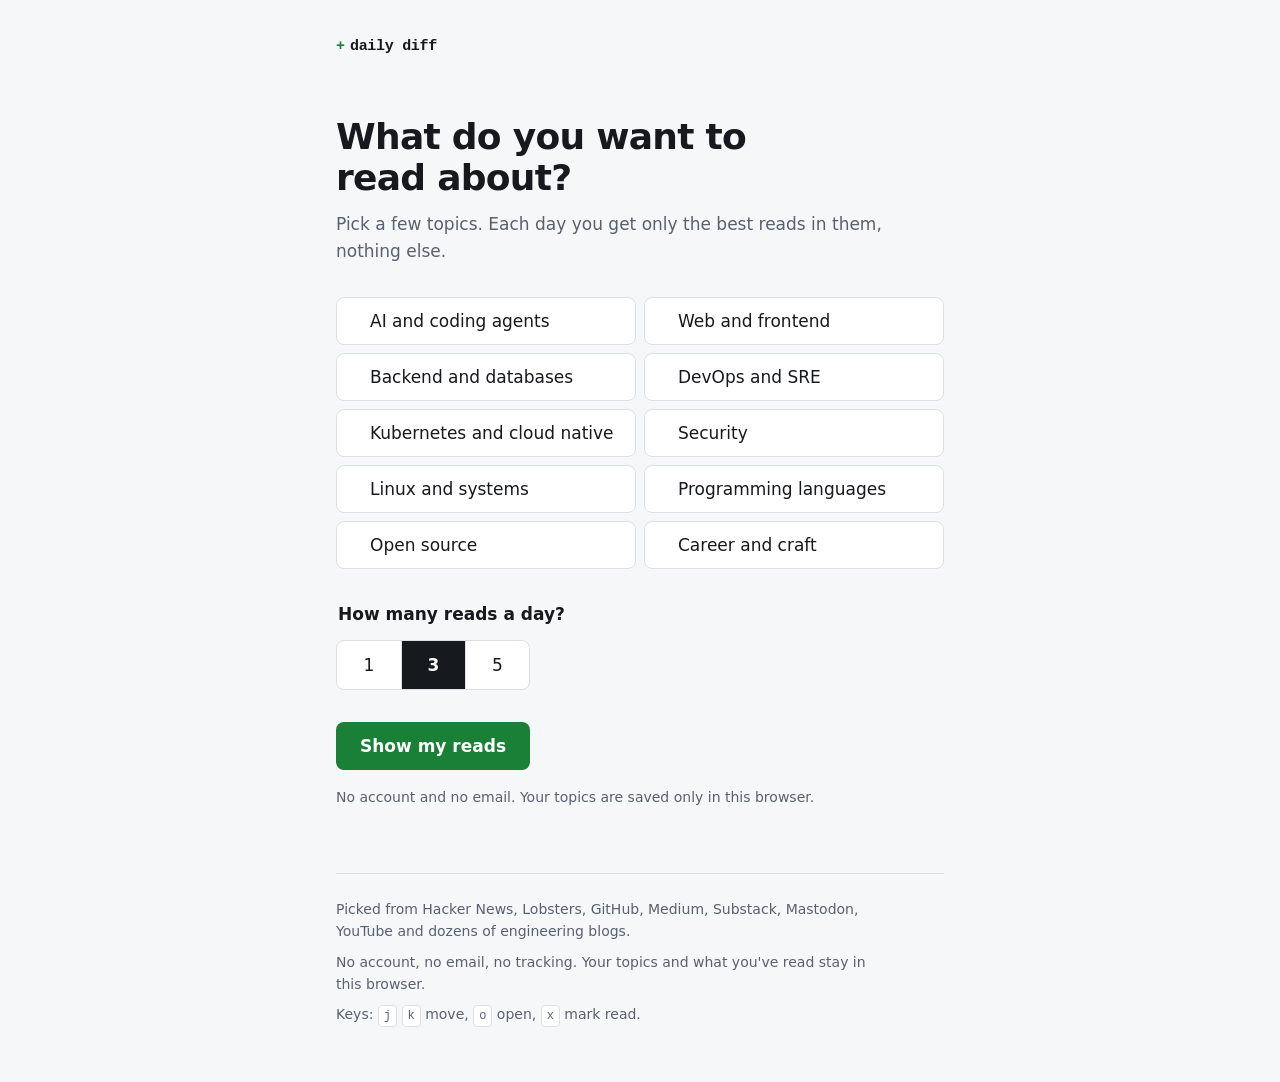
==== site/index.html @ 8118c946 "feat(site): reader page with topic setup First visit asks for topics and how many reads a day. The p" ====
<!doctype html>
<html lang="en">
<head>
<meta charset="utf-8">
<meta name="viewport" content="width=device-width, initial-scale=1">
<meta http-equiv="Content-Security-Policy" content="default-src 'self'; script-src 'self'; style-src 'self'; font-src 'self'; img-src 'self' data:; connect-src 'self'; base-uri 'none'; form-action 'none'; object-src 'none'">
<meta name="referrer" content="strict-origin-when-cross-origin">
<title>Daily Diff: a few good reads for engineers, every day</title>
<meta name="description" content="A few things worth reading today, picked for the topics you choose. No account, no email, no feed to scroll.">
<meta name="color-scheme" content="light dark">
<meta name="theme-color" content="#F6F7F9" media="(prefers-color-scheme: light)">
<meta name="theme-color" content="#000000" media="(prefers-color-scheme: dark)">
<meta property="og:title" content="Daily Diff">
<meta property="og:description" content="A few things worth reading today, picked for the topics you choose. No account, no email, no noise.">
<meta property="og:type" content="website">
<link rel="icon" href="assets/favicon.svg" type="image/svg+xml">
<link rel="preload" href="assets/fonts/InstrumentSans.woff2" as="font" type="font/woff2" crossorigin>
<link rel="preload" href="assets/fonts/MartianMono.woff2" as="font" type="font/woff2" crossorigin>
<link rel="stylesheet" href="assets/style.css">
<script src="assets/app.js" defer></script>
</head>
<body>
<a class="skip" href="#main">Skip to content</a>
<div class="page">
  <header class="bar">
    <a class="mark" href="./"><span class="mark-plus" aria-hidden="true">+</span>daily diff</a>
    <button class="text-button" id="edit-topics" type="button" hidden>Topics</button>
  </header>

  <main id="main" tabindex="-1">
    <section id="view-loading" class="status" aria-live="polite">
      <p class="status-text" id="loading-text">Loading today's reads.</p>
    </section>

    <section id="view-error" class="status" hidden>
      <h1 class="status-title">Couldn't load today's reads.</h1>
      <p class="status-text" id="error-text">Check your connection, then try again.</p>
      <button class="primary" id="retry" type="button">Try again</button>
    </section>

    <section id="view-setup" hidden>
      <form id="setup-form" novalidate>
        <h1 class="setup-title">What do you want to read about?</h1>
        <p class="lede">Pick a few topics. Each day you get only the best reads in them, nothing else.</p>
        <fieldset class="topics">
          <legend class="visually-hidden">Topics</legend>
          <div class="topic-grid" id="topic-grid"></div>
        </fieldset>
        <fieldset class="amount">
          <legend>How many reads a day?</legend>
          <div class="segmented" id="amount"></div>
        </fieldset>
        <p class="form-error" id="setup-error" role="alert" hidden>Pick at least one topic.</p>
        <div class="setup-actions">
          <button class="primary" type="submit" id="setup-save">Show my reads</button>
          <button class="text-button" type="button" id="setup-cancel" hidden>Cancel</button>
        </div>
        <p class="fine">No account and no email. Your topics are saved only in this browser.</p>
      </form>
    </section>

    <section id="view-today" hidden>
      <div class="today-head">
        <p class="date" id="today-date"></p>
        <h1 class="diffstat" id="diffstat"><span class="add" id="stat-add"></span> <span class="del" id="stat-del"></span></h1>
        <div class="diffbar" id="diffbar" aria-hidden="true"></div>
        <p class="summary" id="summary"></p>
        <p class="headline" id="headline" hidden></p>
      </div>
      <p class="notice" id="notice" role="status" hidden></p>
      <ol class="reads" id="reads"></ol>
      <div class="empty" id="empty" hidden>
        <p>Nothing in your topics made the cut today.</p>
        <div class="empty-actions">
          <button class="primary" type="button" id="empty-all">Show today's best from every topic</button>
          <button class="text-button" type="button" id="empty-edit">Change topics</button>
        </div>
      </div>
      <div class="after" id="after">
        <p class="done" id="done" hidden></p>
        <button class="text-button" type="button" id="more" hidden></button>
      </div>
    </section>
  </main>

  <footer class="foot" id="foot">
    <p id="foot-sources">Picked from Hacker News, Lobsters, GitHub, Medium, Substack, Mastodon, YouTube and dozens of engineering blogs.</p>
    <p>No account, no email, no tracking. Your topics and what you've read stay in this browser.</p>
    <p class="keys">Keys: <kbd>j</kbd> <kbd>k</kbd> move, <kbd>o</kbd> open, <kbd>x</kbd> mark read.</p>
  </footer>
</div>
<noscript><p class="noscript">Daily Diff needs JavaScript to pick reads for your topics.</p></noscript>
</body>
</html>
---- site/assets/style.css ----
@font-face {
  font-family: "Instrument Sans";
  src: url("fonts/InstrumentSans.woff2") format("woff2");
  font-weight: 400 700;
  font-display: swap;
}
@font-face {
  font-family: "Martian Mono";
  src: url("fonts/MartianMono.woff2") format("woff2");
  font-weight: 400 700;
  font-display: swap;
}

/* Tokens: neutrals, one accent (diff green), one state colour (diff red). 4/8 spacing. */
:root {
  --bg: #F6F7F9;
  --surface: #FFFFFF;
  --ink: #16191D;
  --muted: #586170;
  --line: #DCE0E5;
  --add: #1A7F37;
  --add-soft: #E3F4E8;
  --on-add: #FFFFFF;
  --del: #C4313B;

  --s1: 4px; --s2: 8px; --s3: 12px; --s4: 16px; --s5: 24px; --s6: 32px; --s7: 48px; --s8: 64px;

  --sans: "Instrument Sans", ui-sans-serif, system-ui, -apple-system, "Segoe UI", sans-serif;
  --mono: "Martian Mono", ui-monospace, "SF Mono", Menlo, Consolas, monospace;
  color-scheme: light dark;
}

@media (prefers-color-scheme: dark) {
  :root {
    --bg: #000000;          /* true black on purpose: OLED friendly, matches OS dark mode */
    --surface: #0F1113;
    --ink: #ECEEF0;
    --muted: #9AA2AD;
    --line: #262A30;
    --add: #4CC38A;          /* desaturated so it does not vibrate on black */
    --add-soft: #0D2619;
    --on-add: #000000;
    --del: #F0777B;
  }
}

*, *::before, *::after { box-sizing: border-box; }
html { background: var(--bg); -webkit-text-size-adjust: 100%; }
body {
  margin: 0;
  color: var(--ink);
  font: 400 17px/1.6 var(--sans);
  -webkit-font-smoothing: antialiased;
  text-rendering: optimizeLegibility;
}
a { color: inherit; }
button { font: inherit; color: inherit; }
:focus-visible { outline: 2px solid var(--add); outline-offset: 3px; border-radius: 4px; }
[hidden] { display: none !important; }

.visually-hidden {
  position: absolute; width: 1px; height: 1px; padding: 0; margin: -1px;
  overflow: hidden; clip: rect(0 0 0 0); white-space: nowrap; border: 0;
}
.skip {
  position: absolute; left: var(--s4); top: -100px; padding: var(--s2) var(--s3);
  background: var(--ink); color: var(--bg); border-radius: 6px; z-index: 10;
}
.skip:focus { top: var(--s4); }

.page { max-width: 41rem; margin: 0 auto; padding: var(--s5) var(--s5) var(--s7); }

/* Header */
.bar { display: flex; align-items: center; justify-content: space-between; min-height: 44px; margin-bottom: var(--s7); }
.mark { font: 600 15px/1 var(--mono); letter-spacing: -0.02em; text-decoration: none; }
.mark-plus { color: var(--add); margin-right: 0.35em; }

.text-button {
  min-height: 44px; padding: 0 var(--s1); border: 0; background: none; cursor: pointer;
  color: var(--muted); text-decoration: underline; text-underline-offset: 3px; text-decoration-color: var(--line);
}
.text-button:hover { color: var(--ink); text-decoration-color: currentColor; }

.primary {
  min-height: 48px; padding: 0 var(--s5); border: 0; border-radius: 8px; cursor: pointer;
  background: var(--add); color: var(--on-add); font-weight: 600;
}
.primary:hover { filter: brightness(1.08); }
.primary:active { transform: translateY(1px); }

/* Loading and error */
.status { padding: var(--s6) 0; }
.status-title { margin: 0 0 var(--s2); font-size: 24px; line-height: 1.25; }
.status-text { margin: 0 0 var(--s5); color: var(--muted); }

/* Setup */
.setup-title { margin: 0 0 var(--s3); font-size: clamp(28px, 4vw + 12px, 36px); line-height: 1.15; letter-spacing: -0.02em; font-weight: 650; max-width: 18ch; }
.lede { margin: 0 0 var(--s6); color: var(--muted); max-width: 52ch; }
fieldset { margin: 0; padding: 0; border: 0; min-width: 0; }
.topics { margin-bottom: var(--s6); }
.topic-grid { display: grid; grid-template-columns: repeat(auto-fill, minmax(15rem, 1fr)); gap: var(--s2); }
.topic {
  position: relative; display: flex; align-items: center; gap: var(--s2);
  min-height: 48px; padding: var(--s2) var(--s4); cursor: pointer;
  border: 1px solid var(--line); border-radius: 8px; background: var(--surface);
  transition: border-color .12s ease, background-color .12s ease;
}
.topic input { position: absolute; opacity: 0; width: 1px; height: 1px; }
.topic::before {
  content: "+"; width: 1ch; font: 600 15px/1 var(--mono); color: var(--add); opacity: 0;
  transition: opacity .12s ease;
}
.topic:hover { border-color: var(--muted); }
.topic:has(input:checked) { border-color: var(--add); background: var(--add-soft); }
.topic:has(input:checked)::before { opacity: 1; }
.topic:has(input:focus-visible) { outline: 2px solid var(--add); outline-offset: 2px; }

.amount legend { margin-bottom: var(--s3); font-weight: 600; }
.segmented { display: inline-flex; border: 1px solid var(--line); border-radius: 8px; overflow: hidden; background: var(--surface); }
.segmented label { position: relative; display: grid; place-items: center; min-width: 64px; min-height: 48px; cursor: pointer; font-variant-numeric: tabular-nums; }
.segmented label + label { border-left: 1px solid var(--line); }
.segmented input { position: absolute; opacity: 0; width: 1px; height: 1px; }
.segmented label:has(input:checked) { background: var(--ink); color: var(--bg); font-weight: 600; }
.segmented label:has(input:focus-visible) { outline: 2px solid var(--add); outline-offset: -4px; }

.form-error { margin: var(--s4) 0 0; color: var(--del); font-weight: 500; }
.setup-actions { display: flex; align-items: center; gap: var(--s4); margin-top: var(--s6); }
.fine { margin: var(--s4) 0 0; color: var(--muted); font-size: 14px; }

/* Today */
.today-head { margin-bottom: var(--s6); }
.date { margin: 0 0 var(--s2); color: var(--muted); font-size: 15px; }
.diffstat {
  margin: 0; font: 600 clamp(40px, 7vw + 16px, 60px)/1.05 var(--mono);
  letter-spacing: -0.04em; font-variant-numeric: tabular-nums;
}
.diffstat .add { color: var(--add); }
.diffstat .del { color: var(--del); margin-left: 0.25em; }
.diffbar { display: flex; gap: 3px; margin: var(--s3) 0 var(--s4); }
.diffbar span { width: 10px; height: 10px; border-radius: 2px; background: var(--del); }
.diffbar span.k { background: var(--add); }
.summary { margin: 0; color: var(--muted); }
.headline { margin: var(--s4) 0 0; padding-left: var(--s3); border-left: 2px solid var(--line); max-width: 60ch; }

.notice { margin: 0 0 var(--s5); padding: var(--s3) var(--s4); border: 1px solid var(--line); border-radius: 8px; background: var(--surface); font-size: 15px; }

.reads { list-style: none; margin: 0; padding: 0; }
.read { display: grid; grid-template-columns: 44px 1fr; column-gap: var(--s2); padding: var(--s4) 0; border-top: 1px solid var(--line); }
.read:last-child { border-bottom: 1px solid var(--line); }
.tick {
  width: 44px; height: 44px; margin: -10px 0 0 -10px; padding: 0; border: 0; background: none; cursor: pointer;
  display: grid; place-items: center;
}
.tick::before {
  content: ""; width: 20px; height: 20px; border-radius: 50%; border: 2px solid var(--muted);
  transition: background-color .15s ease, border-color .15s ease;
}
.tick::after {
  content: ""; position: absolute; width: 5px; height: 10px; margin-top: -2px;
  border: solid var(--on-add); border-width: 0 2px 2px 0; transform: rotate(45deg); opacity: 0;
}
.tick { position: relative; }
.tick[aria-pressed="true"]::before { background: var(--add); border-color: var(--add); }
.tick[aria-pressed="true"]::after { opacity: 1; }

.read h2 { margin: 0; font-size: 19px; line-height: 1.35; font-weight: 600; letter-spacing: -0.01em; }
.read h2 a { text-decoration: none; }
.read h2 a:hover { text-decoration: underline; text-underline-offset: 3px; text-decoration-thickness: 1px; }
.meta { display: flex; flex-wrap: wrap; gap: var(--s1) var(--s3); margin: var(--s1) 0 0; color: var(--muted); font-size: 14px; }
.meta a { text-underline-offset: 3px; text-decoration-color: var(--line); }
.meta a:hover { color: var(--ink); text-decoration-color: currentColor; }
.why { margin: var(--s2) 0 0; max-width: 62ch; }
.read.is-read h2, .read.is-read .why { color: var(--muted); }

.empty { padding: var(--s5) 0; }
.empty p { margin: 0 0 var(--s4); }
.empty-actions { display: flex; flex-wrap: wrap; align-items: center; gap: var(--s4); }

.after { margin-top: var(--s5); }
.done { margin: 0 0 var(--s2); font-weight: 600; }

/* Footer */
.foot { margin-top: var(--s8); padding-top: var(--s5); border-top: 1px solid var(--line); color: var(--muted); font-size: 14px; }
.foot p { margin: 0 0 var(--s2); max-width: 62ch; }
kbd { font: 500 12px/1 var(--mono); padding: 3px 5px; border: 1px solid var(--line); border-radius: 4px; background: var(--surface); }
.noscript { max-width: 41rem; margin: var(--s7) auto; padding: 0 var(--s5); }

@media (max-width: 560px) {
  .page { padding: var(--s4) var(--s4) var(--s6); }
  .bar { margin-bottom: var(--s6); }
  .keys { display: none; }
}

@media (prefers-reduced-motion: reduce) {
  *, *::before, *::after { transition: none !important; }
}

.button-link { display: inline-grid; place-items: center; text-decoration: none; }
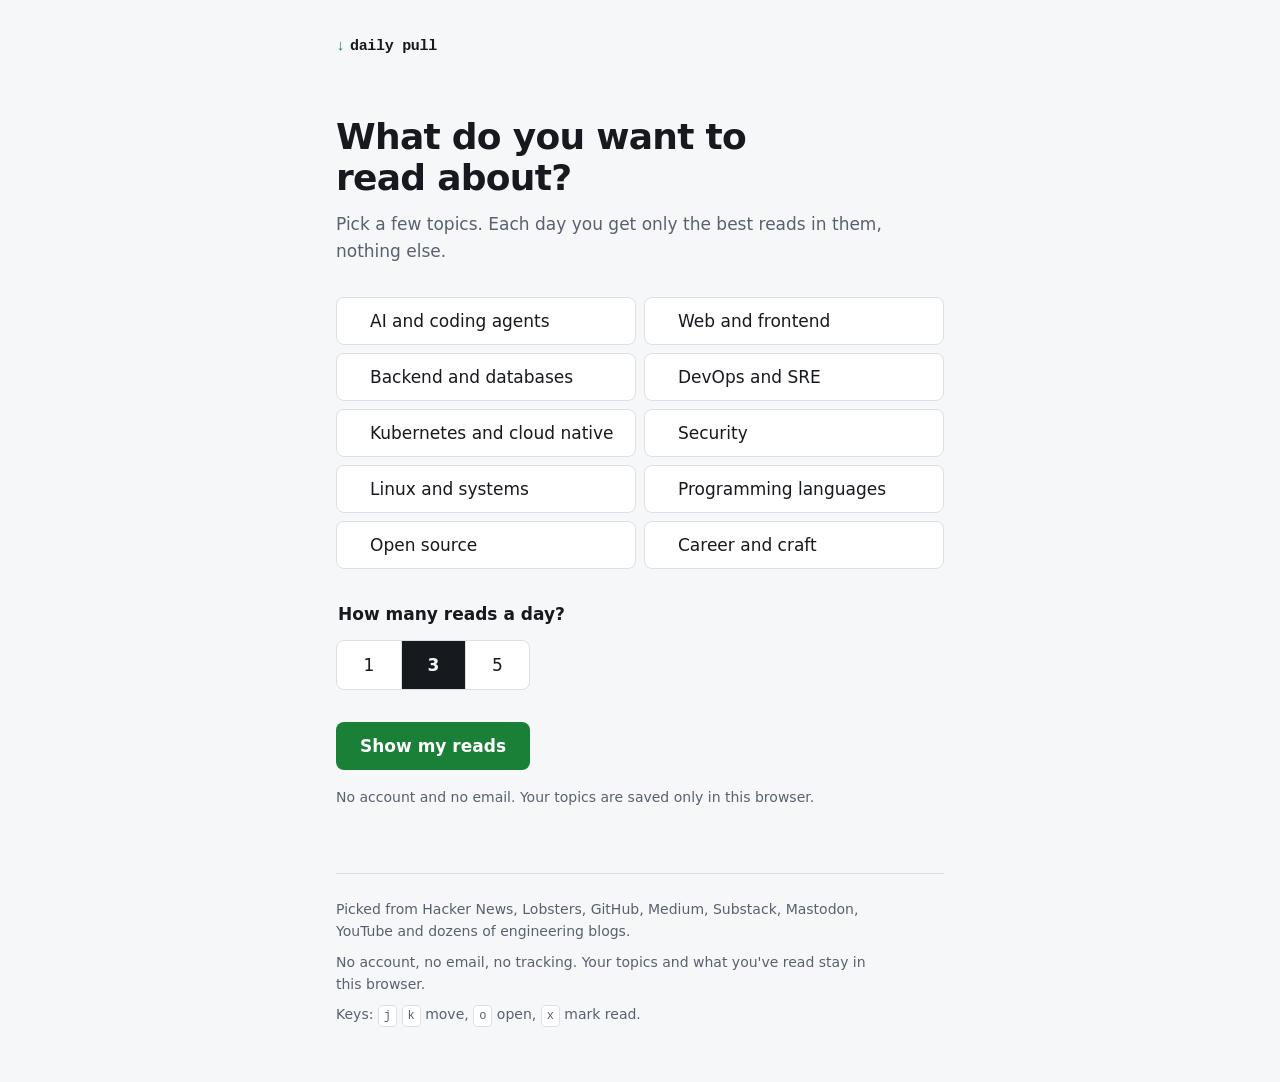
==== commit 2074d5b6: "feat: rename to Daily Pull and drop the diffstat header The page now opens with the date and today's" ====
--- a/site/index.html
+++ b/site/index.html
@@ -5,12 +5,12 @@
 <meta name="viewport" content="width=device-width, initial-scale=1">
 <meta http-equiv="Content-Security-Policy" content="default-src 'self'; script-src 'self'; style-src 'self'; font-src 'self'; img-src 'self' data:; connect-src 'self'; base-uri 'none'; form-action 'none'; object-src 'none'">
 <meta name="referrer" content="strict-origin-when-cross-origin">
-<title>Daily Diff: a few good reads for engineers, every day</title>
+<title>Daily Pull: a few good reads for engineers, every day</title>
 <meta name="description" content="A few things worth reading today, picked for the topics you choose. No account, no email, no feed to scroll.">
 <meta name="color-scheme" content="light dark">
 <meta name="theme-color" content="#F6F7F9" media="(prefers-color-scheme: light)">
 <meta name="theme-color" content="#000000" media="(prefers-color-scheme: dark)">
-<meta property="og:title" content="Daily Diff">
+<meta property="og:title" content="Daily Pull">
 <meta property="og:description" content="A few things worth reading today, picked for the topics you choose. No account, no email, no noise.">
 <meta property="og:type" content="website">
 <link rel="icon" href="assets/favicon.svg" type="image/svg+xml">
@@ -23,7 +23,7 @@
 <a class="skip" href="#main">Skip to content</a>
 <div class="page">
   <header class="bar">
-    <a class="mark" href="./"><span class="mark-plus" aria-hidden="true">+</span>daily diff</a>
+    <a class="mark" href="./"><span class="mark-arrow" aria-hidden="true">↓</span>daily pull</a>
     <button class="text-button" id="edit-topics" type="button" hidden>Topics</button>
   </header>
 
@@ -61,10 +61,7 @@
 
     <section id="view-today" hidden>
       <div class="today-head">
-        <p class="date" id="today-date"></p>
-        <h1 class="diffstat" id="diffstat"><span class="add" id="stat-add"></span> <span class="del" id="stat-del"></span></h1>
-        <div class="diffbar" id="diffbar" aria-hidden="true"></div>
-        <p class="summary" id="summary"></p>
+        <h1 class="date" id="today-date"></h1>
         <p class="headline" id="headline" hidden></p>
       </div>
       <p class="notice" id="notice" role="status" hidden></p>
@@ -89,6 +86,6 @@
     <p class="keys">Keys: <kbd>j</kbd> <kbd>k</kbd> move, <kbd>o</kbd> open, <kbd>x</kbd> mark read.</p>
   </footer>
 </div>
-<noscript><p class="noscript">Daily Diff needs JavaScript to pick reads for your topics.</p></noscript>
+<noscript><p class="noscript">Daily Pull needs JavaScript to pick reads for your topics.</p></noscript>
 </body>
 </html>
--- a/site/assets/style.css
+++ b/site/assets/style.css
@@ -73,7 +73,7 @@
 /* Header */
 .bar { display: flex; align-items: center; justify-content: space-between; min-height: 44px; margin-bottom: var(--s7); }
 .mark { font: 600 15px/1 var(--mono); letter-spacing: -0.02em; text-decoration: none; }
-.mark-plus { color: var(--add); margin-right: 0.35em; }
+.mark-arrow { color: var(--add); margin-right: 0.35em; }
 
 .text-button {
   min-height: 44px; padding: 0 var(--s1); border: 0; background: none; cursor: pointer;
@@ -129,17 +129,7 @@
 
 /* Today */
 .today-head { margin-bottom: var(--s6); }
-.date { margin: 0 0 var(--s2); color: var(--muted); font-size: 15px; }
-.diffstat {
-  margin: 0; font: 600 clamp(40px, 7vw + 16px, 60px)/1.05 var(--mono);
-  letter-spacing: -0.04em; font-variant-numeric: tabular-nums;
-}
-.diffstat .add { color: var(--add); }
-.diffstat .del { color: var(--del); margin-left: 0.25em; }
-.diffbar { display: flex; gap: 3px; margin: var(--s3) 0 var(--s4); }
-.diffbar span { width: 10px; height: 10px; border-radius: 2px; background: var(--del); }
-.diffbar span.k { background: var(--add); }
-.summary { margin: 0; color: var(--muted); }
+.date { margin: 0; font: 600 clamp(28px, 3vw + 18px, 36px)/1.15 var(--sans); letter-spacing: -0.02em; }
 .headline { margin: var(--s4) 0 0; padding-left: var(--s3); border-left: 2px solid var(--line); max-width: 60ch; }
 
 .notice { margin: 0 0 var(--s5); padding: var(--s3) var(--s4); border: 1px solid var(--line); border-radius: 8px; background: var(--surface); font-size: 15px; }
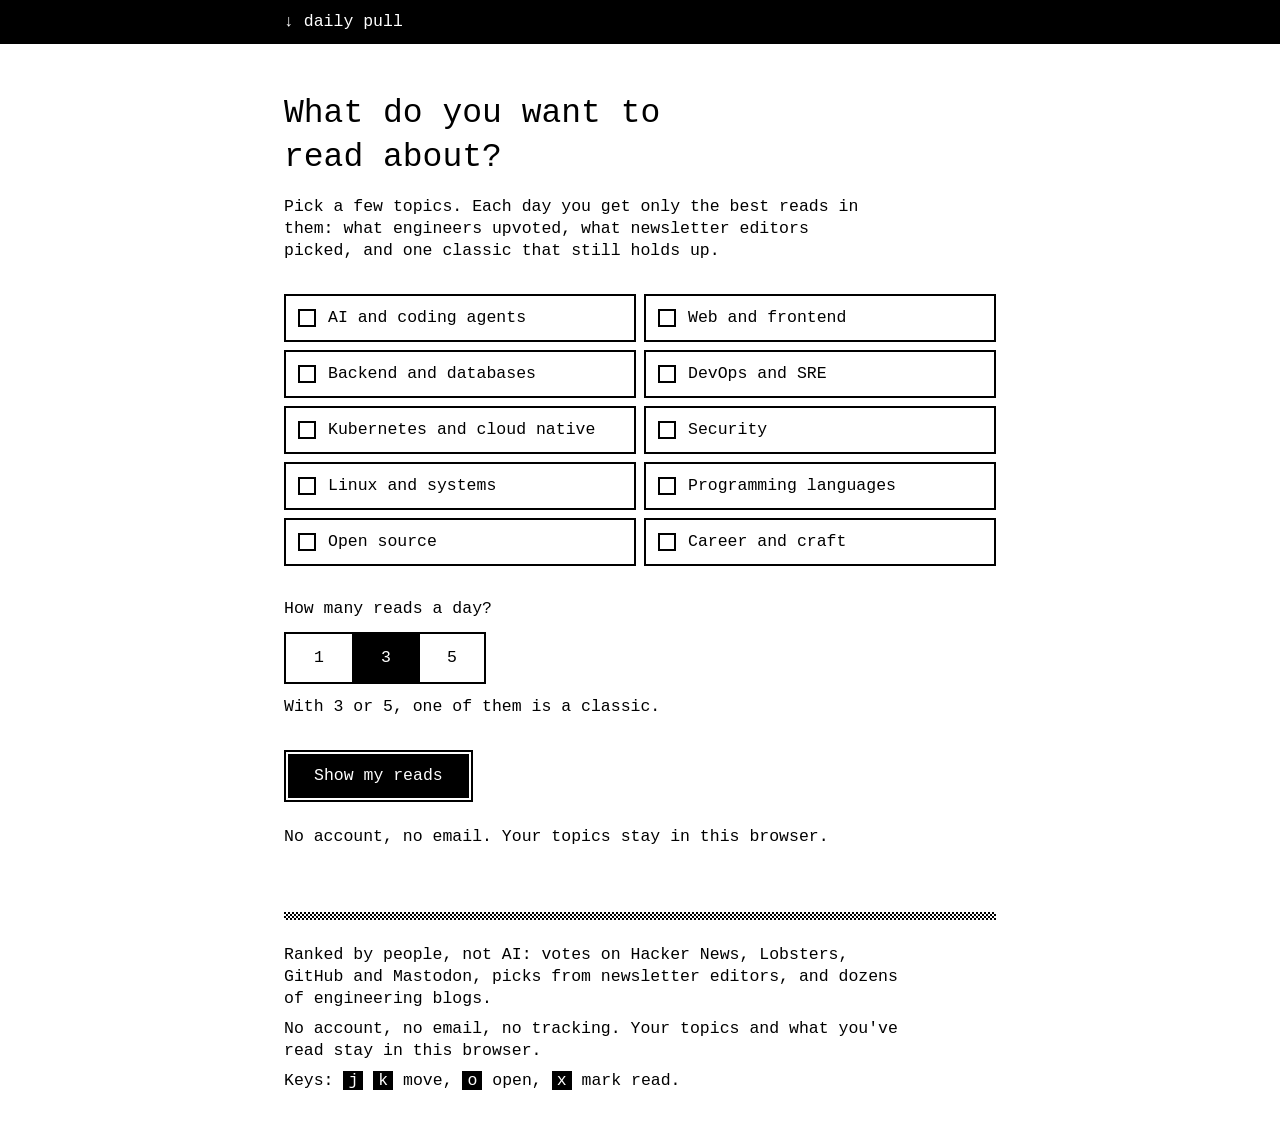
==== commit a0a068d4: "feat: rank by people instead of AI, add a daily classic, 1-bit redesign Ranking no longer uses Claud" ====
--- a/site/index.html
+++ b/site/index.html
@@ -6,34 +6,36 @@
 <meta http-equiv="Content-Security-Policy" content="default-src 'self'; script-src 'self'; style-src 'self'; font-src 'self'; img-src 'self' data:; connect-src 'self'; base-uri 'none'; form-action 'none'; object-src 'none'">
 <meta name="referrer" content="strict-origin-when-cross-origin">
 <title>Daily Pull: a few good reads for engineers, every day</title>
-<meta name="description" content="A few things worth reading today, picked for the topics you choose. No account, no email, no feed to scroll.">
+<meta name="description" content="A few things worth reading today in the topics you pick. Ranked by people, not AI. No account, no email, no feed to scroll.">
 <meta name="color-scheme" content="light dark">
-<meta name="theme-color" content="#F6F7F9" media="(prefers-color-scheme: light)">
-<meta name="theme-color" content="#000000" media="(prefers-color-scheme: dark)">
+<meta name="theme-color" content="#000000" media="(prefers-color-scheme: light)">
+<meta name="theme-color" content="#FFFFFF" media="(prefers-color-scheme: dark)">
 <meta property="og:title" content="Daily Pull">
-<meta property="og:description" content="A few things worth reading today, picked for the topics you choose. No account, no email, no noise.">
+<meta property="og:description" content="A few good reads for engineers, every day. Ranked by people, not AI. No account, no email, no noise.">
 <meta property="og:type" content="website">
 <link rel="icon" href="assets/favicon.svg" type="image/svg+xml">
-<link rel="preload" href="assets/fonts/InstrumentSans.woff2" as="font" type="font/woff2" crossorigin>
-<link rel="preload" href="assets/fonts/MartianMono.woff2" as="font" type="font/woff2" crossorigin>
+<link rel="preload" href="assets/fonts/DepartureMono.woff2" as="font" type="font/woff2" crossorigin>
 <link rel="stylesheet" href="assets/style.css">
 <script src="assets/app.js" defer></script>
 </head>
 <body>
 <a class="skip" href="#main">Skip to content</a>
+<header class="bar">
+  <div class="bar-inner">
+    <a class="mark" href="./"><span class="mark-arrow" aria-hidden="true">↓</span>daily pull</a>
+    <button class="bar-button" id="edit-topics" type="button" hidden>Topics</button>
+  </div>
+</header>
+
 <div class="page">
-  <header class="bar">
-    <a class="mark" href="./"><span class="mark-arrow" aria-hidden="true">↓</span>daily pull</a>
-    <button class="text-button" id="edit-topics" type="button" hidden>Topics</button>
-  </header>
-
   <main id="main" tabindex="-1">
     <section id="view-loading" class="status" aria-live="polite">
-      <p class="status-text" id="loading-text">Loading today's reads.</p>
+      <p class="status-text">Pulling today's reads</p>
+      <div class="pullbar" aria-hidden="true"><span></span></div>
     </section>
 
     <section id="view-error" class="status" hidden>
-      <h1 class="status-title">Couldn't load today's reads.</h1>
+      <h1 class="status-title">Couldn't pull today's list.</h1>
       <p class="status-text" id="error-text">Check your connection, then try again.</p>
       <button class="primary" id="retry" type="button">Try again</button>
     </section>
@@ -41,7 +43,7 @@
     <section id="view-setup" hidden>
       <form id="setup-form" novalidate>
         <h1 class="setup-title">What do you want to read about?</h1>
-        <p class="lede">Pick a few topics. Each day you get only the best reads in them, nothing else.</p>
+        <p class="lede">Pick a few topics. Each day you get only the best reads in them: what engineers upvoted, what newsletter editors picked, and one classic that still holds up.</p>
         <fieldset class="topics">
           <legend class="visually-hidden">Topics</legend>
           <div class="topic-grid" id="topic-grid"></div>
@@ -49,21 +51,19 @@
         <fieldset class="amount">
           <legend>How many reads a day?</legend>
           <div class="segmented" id="amount"></div>
+          <p class="amount-note">With 3 or 5, one of them is a classic.</p>
         </fieldset>
         <p class="form-error" id="setup-error" role="alert" hidden>Pick at least one topic.</p>
         <div class="setup-actions">
           <button class="primary" type="submit" id="setup-save">Show my reads</button>
           <button class="text-button" type="button" id="setup-cancel" hidden>Cancel</button>
         </div>
-        <p class="fine">No account and no email. Your topics are saved only in this browser.</p>
+        <p class="fine">No account, no email. Your topics stay in this browser.</p>
       </form>
     </section>
 
     <section id="view-today" hidden>
-      <div class="today-head">
-        <h1 class="date" id="today-date"></h1>
-        <p class="headline" id="headline" hidden></p>
-      </div>
+      <h1 class="date" id="today-date"></h1>
       <p class="notice" id="notice" role="status" hidden></p>
       <ol class="reads" id="reads"></ol>
       <div class="empty" id="empty" hidden>
@@ -74,14 +74,14 @@
         </div>
       </div>
       <div class="after" id="after">
+        <button class="button" type="button" id="more" hidden></button>
         <p class="done" id="done" hidden></p>
-        <button class="text-button" type="button" id="more" hidden></button>
       </div>
     </section>
   </main>
 
   <footer class="foot" id="foot">
-    <p id="foot-sources">Picked from Hacker News, Lobsters, GitHub, Medium, Substack, Mastodon, YouTube and dozens of engineering blogs.</p>
+    <p id="foot-sources">Ranked by people, not AI: votes on Hacker News, Lobsters, GitHub and Mastodon, picks from newsletter editors, and dozens of engineering blogs.</p>
     <p>No account, no email, no tracking. Your topics and what you've read stay in this browser.</p>
     <p class="keys">Keys: <kbd>j</kbd> <kbd>k</kbd> move, <kbd>o</kbd> open, <kbd>x</kbd> mark read.</p>
   </footer>
--- a/site/assets/style.css
+++ b/site/assets/style.css
@@ -1,61 +1,52 @@
+/* Daily Pull: 1-bit.
+   Two colours only, ink and paper, swapped in dark mode. Shades are dithered, never grey.
+   One pixel font (Departure Mono, drawn on an 11px grid). Sizes are multiples of 5.5px,
+   so on 2x screens every font pixel lands on whole device pixels. Spacing is 4/8. */
+
 @font-face {
-  font-family: "Instrument Sans";
-  src: url("fonts/InstrumentSans.woff2") format("woff2");
-  font-weight: 400 700;
+  font-family: "Departure Mono";
+  src: url("fonts/DepartureMono.woff2") format("woff2");
   font-display: swap;
 }
-@font-face {
-  font-family: "Martian Mono";
-  src: url("fonts/MartianMono.woff2") format("woff2");
-  font-weight: 400 700;
-  font-display: swap;
-}
-
-/* Tokens: neutrals, one accent (diff green), one state colour (diff red). 4/8 spacing. */
+
 :root {
-  --bg: #F6F7F9;
-  --surface: #FFFFFF;
-  --ink: #16191D;
-  --muted: #586170;
-  --line: #DCE0E5;
-  --add: #1A7F37;
-  --add-soft: #E3F4E8;
-  --on-add: #FFFFFF;
-  --del: #C4313B;
+  --paper: #FFFFFF;
+  --ink: #000000;
+  /* 50% checkerboard in ink. Used for shadows, rules and "already read". */
+  --dither: url("data:image/svg+xml,%3Csvg xmlns='http://www.w3.org/2000/svg' width='2' height='2' shape-rendering='crispEdges'%3E%3Cpath d='M0 0h1v1H0zM1 1h1v1H1z' fill='%23000'/%3E%3C/svg%3E");
 
   --s1: 4px; --s2: 8px; --s3: 12px; --s4: 16px; --s5: 24px; --s6: 32px; --s7: 48px; --s8: 64px;
 
-  --sans: "Instrument Sans", ui-sans-serif, system-ui, -apple-system, "Segoe UI", sans-serif;
-  --mono: "Martian Mono", ui-monospace, "SF Mono", Menlo, Consolas, monospace;
+  --font: "Departure Mono", ui-monospace, "SF Mono", Menlo, Consolas, monospace;
+  --text: 16.5px;   /* 1.5x the pixel grid */
+  --title: 22px;    /* 2x */
+  --big: 33px;      /* 3x */
+  --huge: 66px;     /* 6x */
+  --measure: 760px;
   color-scheme: light dark;
 }
 
 @media (prefers-color-scheme: dark) {
   :root {
-    --bg: #000000;          /* true black on purpose: OLED friendly, matches OS dark mode */
-    --surface: #0F1113;
-    --ink: #ECEEF0;
-    --muted: #9AA2AD;
-    --line: #262A30;
-    --add: #4CC38A;          /* desaturated so it does not vibrate on black */
-    --add-soft: #0D2619;
-    --on-add: #000000;
-    --del: #F0777B;
+    --paper: #000000;
+    --ink: #FFFFFF;
+    --dither: url("data:image/svg+xml,%3Csvg xmlns='http://www.w3.org/2000/svg' width='2' height='2' shape-rendering='crispEdges'%3E%3Cpath d='M0 0h1v1H0zM1 1h1v1H1z' fill='%23fff'/%3E%3C/svg%3E");
   }
 }
 
 *, *::before, *::after { box-sizing: border-box; }
-html { background: var(--bg); -webkit-text-size-adjust: 100%; }
+html { background: var(--paper); -webkit-text-size-adjust: 100%; }
 body {
   margin: 0;
   color: var(--ink);
-  font: 400 17px/1.6 var(--sans);
-  -webkit-font-smoothing: antialiased;
-  text-rendering: optimizeLegibility;
-}
-a { color: inherit; }
-button { font: inherit; color: inherit; }
-:focus-visible { outline: 2px solid var(--add); outline-offset: 3px; border-radius: 4px; }
+  background: var(--paper);
+  font: 400 var(--text)/22px var(--font);
+  font-synthesis: none;
+}
+a { color: inherit; text-decoration-thickness: 2px; text-underline-offset: 4px; }
+button { font: inherit; color: inherit; border-radius: 0; }
+::selection { background: var(--ink); color: var(--paper); }
+:focus-visible { outline: 2px solid var(--ink); outline-offset: 2px; }
 [hidden] { display: none !important; }
 
 .visually-hidden {
@@ -63,126 +54,190 @@
   overflow: hidden; clip: rect(0 0 0 0); white-space: nowrap; border: 0;
 }
 .skip {
-  position: absolute; left: var(--s4); top: -100px; padding: var(--s2) var(--s3);
-  background: var(--ink); color: var(--bg); border-radius: 6px; z-index: 10;
-}
-.skip:focus { top: var(--s4); }
-
-.page { max-width: 41rem; margin: 0 auto; padding: var(--s5) var(--s5) var(--s7); }
-
-/* Header */
-.bar { display: flex; align-items: center; justify-content: space-between; min-height: 44px; margin-bottom: var(--s7); }
-.mark { font: 600 15px/1 var(--mono); letter-spacing: -0.02em; text-decoration: none; }
-.mark-arrow { color: var(--add); margin-right: 0.35em; }
-
+  position: absolute; left: var(--s4); top: -100px; z-index: 10;
+  padding: var(--s2) var(--s3); background: var(--paper); color: var(--ink); border: 2px solid var(--ink);
+}
+.skip:focus { top: var(--s2); }
+
+/* ---------- top bar: one solid strip of ink ---------- */
+.bar { background: var(--ink); color: var(--paper); }
+.bar-inner {
+  max-width: var(--measure); margin: 0 auto; padding: 0 var(--s5);
+  display: flex; align-items: center; justify-content: space-between; min-height: 44px;
+}
+.mark { display: inline-flex; align-items: center; min-height: 44px; text-decoration: none; }
+.mark-arrow { margin-right: 1ch; }
+.bar-button {
+  min-height: 44px; padding: 0 var(--s2); border: 0; background: none; color: inherit; cursor: pointer;
+  text-decoration: underline; text-decoration-thickness: 2px; text-underline-offset: 4px;
+}
+.bar-button:hover { background: var(--paper); color: var(--ink); text-decoration: none; }
+.bar :focus-visible { outline-color: var(--paper); outline-offset: -4px; }
+
+.page { max-width: var(--measure); margin: 0 auto; padding: var(--s7) var(--s5) var(--s7); }
+
+/* ---------- buttons ---------- */
+/* The default action: solid ink with a second ring, like the default button of old 1-bit systems. */
+.primary {
+  min-height: 44px; margin: 4px; padding: 0 var(--s5); cursor: pointer;
+  border: 2px solid var(--ink); background: var(--ink); color: var(--paper);
+  box-shadow: 0 0 0 2px var(--paper), 0 0 0 4px var(--ink);
+}
+.primary:hover { background: var(--paper); color: var(--ink); }
+.primary:active, .button:active { transform: translate(2px, 2px); }
+.primary:focus-visible { outline-offset: 6px; }
+.button {
+  min-height: 44px; padding: 0 var(--s4); cursor: pointer;
+  border: 2px solid var(--ink); background: var(--paper);
+}
+.button:hover { background: var(--ink); color: var(--paper); }
 .text-button {
   min-height: 44px; padding: 0 var(--s1); border: 0; background: none; cursor: pointer;
-  color: var(--muted); text-decoration: underline; text-underline-offset: 3px; text-decoration-color: var(--line);
-}
-.text-button:hover { color: var(--ink); text-decoration-color: currentColor; }
-
-.primary {
-  min-height: 48px; padding: 0 var(--s5); border: 0; border-radius: 8px; cursor: pointer;
-  background: var(--add); color: var(--on-add); font-weight: 600;
-}
-.primary:hover { filter: brightness(1.08); }
-.primary:active { transform: translateY(1px); }
-
-/* Loading and error */
+  text-decoration: underline; text-decoration-thickness: 2px; text-underline-offset: 4px;
+}
+.text-button:hover { background: var(--ink); color: var(--paper); text-decoration: none; }
+.button-link { display: inline-grid; place-items: center; text-decoration: none; }
+
+/* ---------- loading and error ---------- */
 .status { padding: var(--s6) 0; }
-.status-title { margin: 0 0 var(--s2); font-size: 24px; line-height: 1.25; }
-.status-text { margin: 0 0 var(--s5); color: var(--muted); }
-
-/* Setup */
-.setup-title { margin: 0 0 var(--s3); font-size: clamp(28px, 4vw + 12px, 36px); line-height: 1.15; letter-spacing: -0.02em; font-weight: 650; max-width: 18ch; }
-.lede { margin: 0 0 var(--s6); color: var(--muted); max-width: 52ch; }
+.status-title { margin: 0 0 var(--s3); font: 400 var(--big)/44px var(--font); }
+.status-text { margin: 0 0 var(--s4); max-width: 60ch; }
+.pullbar {
+  width: min(100%, 352px); height: 26px; padding: 2px;
+  border: 2px solid var(--ink); background: var(--dither) 0 0 / 4px 4px; image-rendering: pixelated;
+}
+.pullbar span { display: block; width: 0; height: 100%; background: var(--ink); animation: pull 1.6s steps(16) infinite; }
+@keyframes pull { to { width: 100%; } }
+
+/* ---------- setup ---------- */
+.setup-title { margin: 0 0 var(--s4); font: 400 var(--big)/44px var(--font); max-width: 20ch; }
+.lede { margin: 0 0 var(--s6); max-width: 60ch; }
 fieldset { margin: 0; padding: 0; border: 0; min-width: 0; }
 .topics { margin-bottom: var(--s6); }
-.topic-grid { display: grid; grid-template-columns: repeat(auto-fill, minmax(15rem, 1fr)); gap: var(--s2); }
+.topic-grid { display: grid; grid-template-columns: repeat(auto-fill, minmax(17rem, 1fr)); gap: var(--s2); }
 .topic {
-  position: relative; display: flex; align-items: center; gap: var(--s2);
-  min-height: 48px; padding: var(--s2) var(--s4); cursor: pointer;
-  border: 1px solid var(--line); border-radius: 8px; background: var(--surface);
-  transition: border-color .12s ease, background-color .12s ease;
-}
-.topic input { position: absolute; opacity: 0; width: 1px; height: 1px; }
-.topic::before {
-  content: "+"; width: 1ch; font: 600 15px/1 var(--mono); color: var(--add); opacity: 0;
-  transition: opacity .12s ease;
-}
-.topic:hover { border-color: var(--muted); }
-.topic:has(input:checked) { border-color: var(--add); background: var(--add-soft); }
-.topic:has(input:checked)::before { opacity: 1; }
-.topic:has(input:focus-visible) { outline: 2px solid var(--add); outline-offset: 2px; }
-
-.amount legend { margin-bottom: var(--s3); font-weight: 600; }
-.segmented { display: inline-flex; border: 1px solid var(--line); border-radius: 8px; overflow: hidden; background: var(--surface); }
-.segmented label { position: relative; display: grid; place-items: center; min-width: 64px; min-height: 48px; cursor: pointer; font-variant-numeric: tabular-nums; }
-.segmented label + label { border-left: 1px solid var(--line); }
-.segmented input { position: absolute; opacity: 0; width: 1px; height: 1px; }
-.segmented label:has(input:checked) { background: var(--ink); color: var(--bg); font-weight: 600; }
-.segmented label:has(input:focus-visible) { outline: 2px solid var(--add); outline-offset: -4px; }
-
-.form-error { margin: var(--s4) 0 0; color: var(--del); font-weight: 500; }
-.setup-actions { display: flex; align-items: center; gap: var(--s4); margin-top: var(--s6); }
-.fine { margin: var(--s4) 0 0; color: var(--muted); font-size: 14px; }
-
-/* Today */
-.today-head { margin-bottom: var(--s6); }
-.date { margin: 0; font: 600 clamp(28px, 3vw + 18px, 36px)/1.15 var(--sans); letter-spacing: -0.02em; }
-.headline { margin: var(--s4) 0 0; padding-left: var(--s3); border-left: 2px solid var(--line); max-width: 60ch; }
-
-.notice { margin: 0 0 var(--s5); padding: var(--s3) var(--s4); border: 1px solid var(--line); border-radius: 8px; background: var(--surface); font-size: 15px; }
-
-.reads { list-style: none; margin: 0; padding: 0; }
-.read { display: grid; grid-template-columns: 44px 1fr; column-gap: var(--s2); padding: var(--s4) 0; border-top: 1px solid var(--line); }
-.read:last-child { border-bottom: 1px solid var(--line); }
+  position: relative; display: flex; align-items: center; gap: var(--s3);
+  min-height: 48px; padding: var(--s2) var(--s3); border: 2px solid var(--ink); cursor: pointer;
+}
+.topic::before { content: ""; flex: none; width: 18px; height: 18px; border: 2px solid currentColor; }
+.topic input, .segmented input { position: absolute; opacity: 0; width: 1px; height: 1px; }
+.topic:hover::before { background: var(--dither) 0 0 / 2px 2px; }
+.topic:has(input:checked) { background: var(--ink); color: var(--paper); }
+.topic:has(input:checked)::before { background: currentColor; box-shadow: inset 0 0 0 3px var(--ink); }
+.topic:has(input:focus-visible) { outline: 2px solid var(--ink); outline-offset: 2px; }
+
+.amount legend { margin-bottom: var(--s3); padding: 0; }
+.segmented { display: inline-flex; border: 2px solid var(--ink); }
+.segmented label {
+  position: relative; display: grid; place-items: center; min-width: 66px; min-height: 48px; cursor: pointer;
+}
+.segmented label + label { border-left: 2px solid var(--ink); }
+.segmented label:hover { box-shadow: inset 0 -6px 0 var(--ink); }
+.segmented label:has(input:checked) { background: var(--ink); color: var(--paper); box-shadow: none; }
+.segmented label:has(input:focus-visible) { outline: 2px solid var(--ink); outline-offset: 2px; }
+.amount-note { margin: var(--s3) 0 0; }
+
+.form-error { display: inline-block; margin: var(--s5) 0 0; padding: var(--s1) var(--s2); background: var(--ink); color: var(--paper); }
+.setup-actions { display: flex; flex-wrap: wrap; align-items: center; gap: var(--s4); margin-top: var(--s6); }
+.fine { margin: var(--s5) 0 0; }
+
+/* ---------- today ---------- */
+/* The date, huge, with a dithered drop shadow: the one loud thing on the page. */
+.date {
+  position: relative; isolation: isolate; margin: 0 0 var(--s7);
+  font: 400 var(--huge)/66px var(--font); white-space: pre-line; overflow-wrap: anywhere;
+}
+.date::after {
+  content: attr(data-shadow); position: absolute; left: 6px; top: 6px; right: -6px; z-index: -1;
+  color: transparent; white-space: pre-line; overflow-wrap: anywhere; pointer-events: none;
+  background: var(--dither) 0 0 / 4px 4px; image-rendering: pixelated;
+  -webkit-background-clip: text; background-clip: text;
+}
+
+.notice { position: relative; margin: 0 0 var(--s5); padding: var(--s3) var(--s4) var(--s3) 36px; border: 2px solid var(--ink); }
+.notice::before { content: ""; position: absolute; left: 0; top: 0; bottom: 0; width: 20px; background: var(--dither) 0 0 / 4px 4px; }
+
+.reads { list-style: none; margin: 0; padding: 0; isolation: isolate; border-top: 2px solid var(--ink); }
+.read {
+  position: relative; display: grid; grid-template-columns: 44px minmax(0, 1fr); column-gap: var(--s3);
+  padding: var(--s5) 0;
+  /* a dotted pixel rule under every read */
+  background: linear-gradient(to right, var(--ink) 50%, transparent 50%) left bottom / 4px 2px repeat-x;
+}
 .tick {
-  width: 44px; height: 44px; margin: -10px 0 0 -10px; padding: 0; border: 0; background: none; cursor: pointer;
-  display: grid; place-items: center;
-}
-.tick::before {
-  content: ""; width: 20px; height: 20px; border-radius: 50%; border: 2px solid var(--muted);
-  transition: background-color .15s ease, border-color .15s ease;
-}
-.tick::after {
-  content: ""; position: absolute; width: 5px; height: 10px; margin-top: -2px;
-  border: solid var(--on-add); border-width: 0 2px 2px 0; transform: rotate(45deg); opacity: 0;
-}
-.tick { position: relative; }
-.tick[aria-pressed="true"]::before { background: var(--add); border-color: var(--add); }
-.tick[aria-pressed="true"]::after { opacity: 1; }
-
-.read h2 { margin: 0; font-size: 19px; line-height: 1.35; font-weight: 600; letter-spacing: -0.01em; }
-.read h2 a { text-decoration: none; }
-.read h2 a:hover { text-decoration: underline; text-underline-offset: 3px; text-decoration-thickness: 1px; }
-.meta { display: flex; flex-wrap: wrap; gap: var(--s1) var(--s3); margin: var(--s1) 0 0; color: var(--muted); font-size: 14px; }
-.meta a { text-underline-offset: 3px; text-decoration-color: var(--line); }
-.meta a:hover { color: var(--ink); text-decoration-color: currentColor; }
-.why { margin: var(--s2) 0 0; max-width: 62ch; }
-.read.is-read h2, .read.is-read .why { color: var(--muted); }
+  position: relative; width: 44px; height: 44px; margin: -11px 0 0 -11px; padding: 0;
+  border: 0; background: none; cursor: pointer; display: grid; place-items: center;
+}
+.tick::before { content: ""; width: 22px; height: 22px; border: 2px solid var(--ink); }
+.tick:hover::before { background: var(--dither) 0 0 / 2px 2px; }
+.tick[aria-pressed="true"]::before { background: var(--ink); box-shadow: inset 0 0 0 3px var(--paper); }
+
+.read h2 { margin: 0; font: 400 var(--title)/27.5px var(--font); }
+.read h2 a { text-decoration: none; -webkit-box-decoration-break: clone; box-decoration-break: clone; }
+.read h2 a:hover { background: var(--ink); color: var(--paper); }
+.signals { margin: var(--s2) 0 0; }
+.signals::before { content: "▲ " / ""; }
+.excerpt { margin: var(--s2) 0 0; max-width: 62ch; }
+.meta { display: flex; flex-wrap: wrap; gap: 0 var(--s5); margin: var(--s2) 0 0; }
+.meta a:hover { background: var(--ink); color: var(--paper); text-decoration: none; }
+
+/* Read: the title turns to a 50% dither, like a disabled item on a 1-bit screen. */
+.read.is-read h2 a {
+  color: transparent; background: var(--dither) 0 0 / 2px 2px; image-rendering: pixelated;
+  -webkit-background-clip: text; background-clip: text;
+}
+.read.is-read h2 a:hover { color: var(--paper); background: var(--ink); -webkit-background-clip: border-box; background-clip: border-box; }
+
+/* The classic: boxed, with the same dithered shadow as the date. */
+.read.classic {
+  margin: var(--s6) 8px 8px 0; padding: var(--s5) var(--s4); border: 2px solid var(--ink); background: var(--paper);
+}
+.read.classic::after {
+  content: ""; position: absolute; inset: 8px -10px -10px 8px; z-index: -1;
+  background: var(--dither) 0 0 / 4px 4px; image-rendering: pixelated;
+}
+.classic-label { grid-column: 2; margin: 0 0 var(--s3); }
+.classic-label span { display: inline-block; padding: 0 var(--s2); background: var(--ink); color: var(--paper); }
+.read.classic .tick { grid-row: 2; }
 
 .empty { padding: var(--s5) 0; }
 .empty p { margin: 0 0 var(--s4); }
 .empty-actions { display: flex; flex-wrap: wrap; align-items: center; gap: var(--s4); }
 
-.after { margin-top: var(--s5); }
-.done { margin: 0 0 var(--s2); font-weight: 600; }
-
-/* Footer */
-.foot { margin-top: var(--s8); padding-top: var(--s5); border-top: 1px solid var(--line); color: var(--muted); font-size: 14px; }
+.after { display: flex; flex-wrap: wrap; align-items: center; gap: var(--s4); margin-top: var(--s6); }
+.done { margin: 0; }
+
+/* ---------- footer ---------- */
+.foot { position: relative; margin-top: var(--s8); padding-top: var(--s6); }
+.foot::before { content: ""; position: absolute; left: 0; right: 0; top: 0; height: 8px; background: var(--dither) 0 0 / 4px 4px; image-rendering: pixelated; }
 .foot p { margin: 0 0 var(--s2); max-width: 62ch; }
-kbd { font: 500 12px/1 var(--mono); padding: 3px 5px; border: 1px solid var(--line); border-radius: 4px; background: var(--surface); }
-.noscript { max-width: 41rem; margin: var(--s7) auto; padding: 0 var(--s5); }
-
-@media (max-width: 560px) {
-  .page { padding: var(--s4) var(--s4) var(--s6); }
-  .bar { margin-bottom: var(--s6); }
+kbd { font: inherit; padding: 0 5px; background: var(--ink); color: var(--paper); }
+.noscript { max-width: var(--measure); margin: var(--s7) auto; padding: 0 var(--s5); }
+
+/* ---------- small screens ---------- */
+@media (max-width: 600px) {
+  :root { --text: 15px; --title: 18px; --big: 27.5px; --huge: 44px; }
+  body { line-height: 20px; }
+  .bar-inner { padding: 0 var(--s4); }
+  .page { padding: var(--s6) var(--s4) var(--s6); }
+  .setup-title, .status-title { line-height: 33px; }
+  .date { line-height: 44px; margin-bottom: var(--s6); }
+  .date::after { left: 4px; top: 4px; }
+  .read { grid-template-columns: 36px minmax(0, 1fr); column-gap: var(--s2); }
+  .tick { margin: -12px 0 0 -12px; }
+  .tick::before { width: 20px; height: 20px; }
+  .read h2 { line-height: 24px; }
+  .meta { gap: 0 var(--s4); }
   .keys { display: none; }
 }
 
+/* High contrast modes cannot paint dithered text: fall back to a plain strike-through. */
+@media (forced-colors: active) {
+  .read.is-read h2 a { color: CanvasText; background: none; text-decoration: line-through; }
+  .date::after, .read.classic::after { display: none; }
+}
+
 @media (prefers-reduced-motion: reduce) {
-  *, *::before, *::after { transition: none !important; }
-}
-
-.button-link { display: inline-grid; place-items: center; text-decoration: none; }
+  .pullbar span { animation: none; width: 50%; }
+  .primary:active, .button:active { transform: none; }
+}
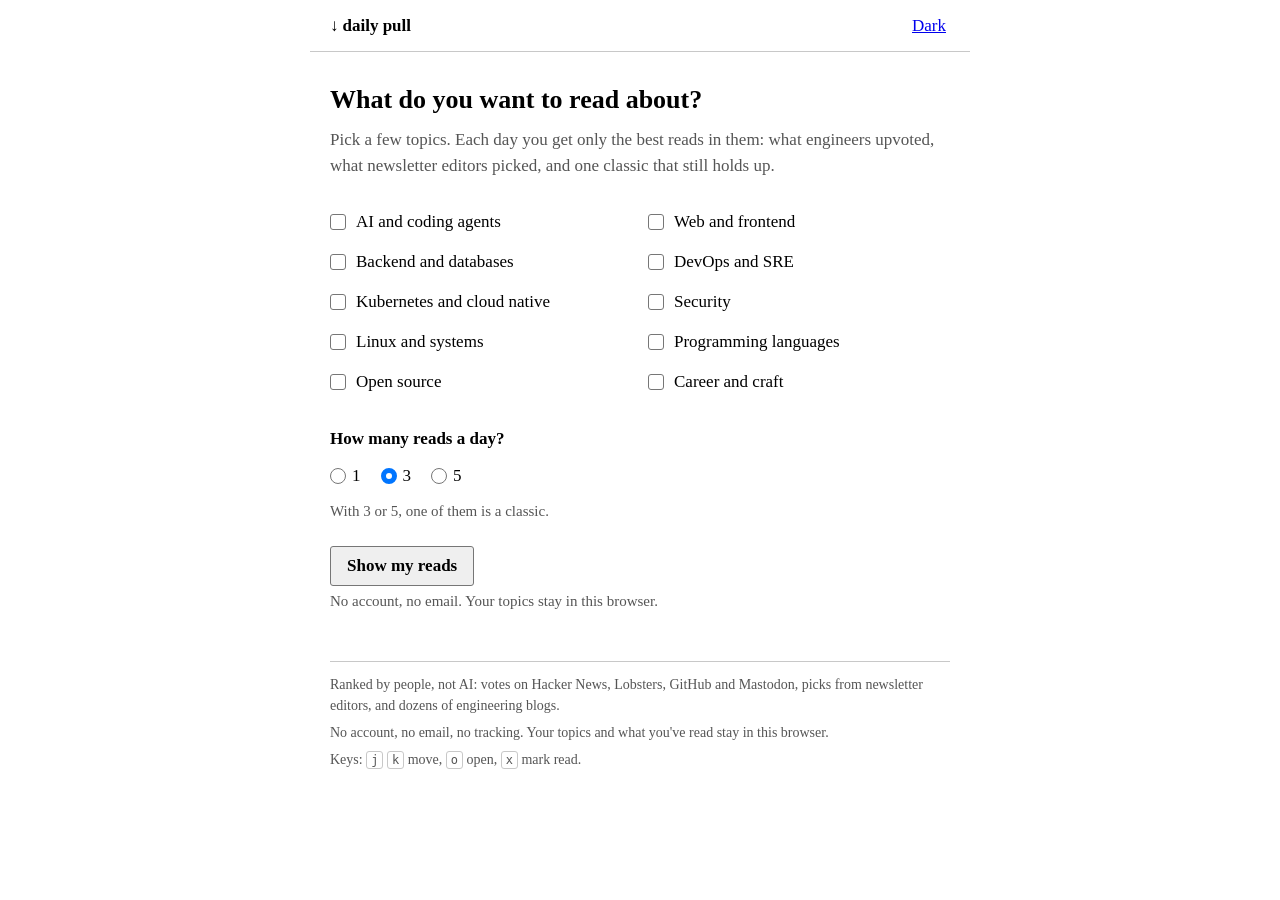
==== commit 0ddf6de3: "feat(site): plain HTML look with light and dark themes Serif text, blue links that turn purple once " ====
--- a/site/index.html
+++ b/site/index.html
@@ -8,13 +8,13 @@
 <title>Daily Pull: a few good reads for engineers, every day</title>
 <meta name="description" content="A few things worth reading today in the topics you pick. Ranked by people, not AI. No account, no email, no feed to scroll.">
 <meta name="color-scheme" content="light dark">
-<meta name="theme-color" content="#000000" media="(prefers-color-scheme: light)">
-<meta name="theme-color" content="#FFFFFF" media="(prefers-color-scheme: dark)">
+<meta name="theme-color" content="#FFFFFF" media="(prefers-color-scheme: light)">
+<meta name="theme-color" content="#000000" media="(prefers-color-scheme: dark)">
 <meta property="og:title" content="Daily Pull">
 <meta property="og:description" content="A few good reads for engineers, every day. Ranked by people, not AI. No account, no email, no noise.">
 <meta property="og:type" content="website">
 <link rel="icon" href="assets/favicon.svg" type="image/svg+xml">
-<link rel="preload" href="assets/fonts/DepartureMono.woff2" as="font" type="font/woff2" crossorigin>
+<script src="assets/theme.js"></script>
 <link rel="stylesheet" href="assets/style.css">
 <script src="assets/app.js" defer></script>
 </head>
@@ -23,7 +23,10 @@
 <header class="bar">
   <div class="bar-inner">
     <a class="mark" href="./"><span class="mark-arrow" aria-hidden="true">↓</span>daily pull</a>
-    <button class="bar-button" id="edit-topics" type="button" hidden>Topics</button>
+    <span class="bar-links">
+      <button class="bar-button" id="edit-topics" type="button" hidden>Topics</button>
+      <button class="bar-button" id="theme-toggle" type="button">Dark</button>
+    </span>
   </div>
 </header>
 
--- a/site/assets/style.css
+++ b/site/assets/style.css
@@ -1,243 +1,181 @@
-/* Daily Pull: 1-bit.
-   Two colours only, ink and paper, swapped in dark mode. Shades are dithered, never grey.
-   One pixel font (Departure Mono, drawn on an 11px grid). Sizes are multiples of 5.5px,
-   so on 2x screens every font pixel lands on whole device pixels. Spacing is 4/8. */
+/* Daily Pull: plain HTML. Serif text, real blue links that turn purple once read,
+   native-looking checkboxes and buttons. Light and dark themes: the dark one follows the
+   system unless the reader picks one (html[data-theme], set by theme.js before paint). */
 
-@font-face {
-  font-family: "Departure Mono";
-  src: url("fonts/DepartureMono.woff2") format("woff2");
-  font-display: swap;
+:root {
+  color-scheme: light;
+  --bg: #FFFFFF;
+  --fg: #000000;
+  --link: #0000EE;
+  --visited: #551A8B;
+  --muted: #555555;
+  --line: #C8C8C8;
+  --check: #0075FF;
+  --on-check: #FFFFFF;
+  --btn-bg: #EFEFEF;
+  --btn-hover: #E2E2E2;
+  --btn-fg: #000000;
+  --btn-border: #767676;
+  --notice-bg: #FFFFE0;
+  --notice-border: #E6DB55;
+  --error: #CC0000;
 }
 
-:root {
-  --paper: #FFFFFF;
-  --ink: #000000;
-  /* 50% checkerboard in ink. Used for shadows, rules and "already read". */
-  --dither: url("data:image/svg+xml,%3Csvg xmlns='http://www.w3.org/2000/svg' width='2' height='2' shape-rendering='crispEdges'%3E%3Cpath d='M0 0h1v1H0zM1 1h1v1H1z' fill='%23000'/%3E%3C/svg%3E");
-
-  --s1: 4px; --s2: 8px; --s3: 12px; --s4: 16px; --s5: 24px; --s6: 32px; --s7: 48px; --s8: 64px;
-
-  --font: "Departure Mono", ui-monospace, "SF Mono", Menlo, Consolas, monospace;
-  --text: 16.5px;   /* 1.5x the pixel grid */
-  --title: 22px;    /* 2x */
-  --big: 33px;      /* 3x */
-  --huge: 66px;     /* 6x */
-  --measure: 760px;
-  color-scheme: light dark;
+/* Dark: true black, link colours lightened to stay readable (all above 7:1). */
+:root[data-theme="dark"] {
+  color-scheme: dark;
+  --bg: #000000;
+  --fg: #E6E6E6;
+  --link: #8AB4F8;
+  --visited: #C58AF9;
+  --muted: #A6A6A6;
+  --line: #3D3D3D;
+  --check: #8AB4F8;
+  --on-check: #000000;
+  --btn-bg: #2B2B2B;
+  --btn-hover: #3A3A3A;
+  --btn-fg: #FFFFFF;
+  --btn-border: #6B6B6B;
+  --notice-bg: #2A2708;
+  --notice-border: #6B6220;
+  --error: #FF7B7B;
 }
-
 @media (prefers-color-scheme: dark) {
-  :root {
-    --paper: #000000;
-    --ink: #FFFFFF;
-    --dither: url("data:image/svg+xml,%3Csvg xmlns='http://www.w3.org/2000/svg' width='2' height='2' shape-rendering='crispEdges'%3E%3Cpath d='M0 0h1v1H0zM1 1h1v1H1z' fill='%23fff'/%3E%3C/svg%3E");
+  :root:not([data-theme="light"]) {
+    color-scheme: dark;
+    --bg: #000000;
+    --fg: #E6E6E6;
+    --link: #8AB4F8;
+    --visited: #C58AF9;
+    --muted: #A6A6A6;
+    --line: #3D3D3D;
+    --check: #8AB4F8;
+    --on-check: #000000;
+    --btn-bg: #2B2B2B;
+    --btn-hover: #3A3A3A;
+    --btn-fg: #FFFFFF;
+    --btn-border: #6B6B6B;
+    --notice-bg: #2A2708;
+    --notice-border: #6B6220;
+    --error: #FF7B7B;
   }
 }
 
 *, *::before, *::after { box-sizing: border-box; }
-html { background: var(--paper); -webkit-text-size-adjust: 100%; }
-body {
-  margin: 0;
-  color: var(--ink);
-  background: var(--paper);
-  font: 400 var(--text)/22px var(--font);
-  font-synthesis: none;
-}
-a { color: inherit; text-decoration-thickness: 2px; text-underline-offset: 4px; }
-button { font: inherit; color: inherit; border-radius: 0; }
-::selection { background: var(--ink); color: var(--paper); }
-:focus-visible { outline: 2px solid var(--ink); outline-offset: 2px; }
+html { background: var(--bg); -webkit-text-size-adjust: 100%; }
+body { margin: 0; color: var(--fg); background: var(--bg); font: 17px/1.5 Georgia, "Times New Roman", Times, serif; }
+a { color: var(--link); }
+button { font: inherit; color: inherit; }
+:focus-visible { outline: 2px solid var(--link); outline-offset: 2px; }
 [hidden] { display: none !important; }
+fieldset { margin: 0; padding: 0; border: 0; min-width: 0; }
 
 .visually-hidden {
   position: absolute; width: 1px; height: 1px; padding: 0; margin: -1px;
   overflow: hidden; clip: rect(0 0 0 0); white-space: nowrap; border: 0;
 }
-.skip {
-  position: absolute; left: var(--s4); top: -100px; z-index: 10;
-  padding: var(--s2) var(--s3); background: var(--paper); color: var(--ink); border: 2px solid var(--ink);
+.skip { position: absolute; left: 16px; top: -100px; z-index: 10; padding: 8px 12px; background: var(--bg); color: var(--link); border: 1px solid var(--line); }
+.skip:focus { top: 8px; }
+
+/* ---------- header ---------- */
+.bar-inner, .page { max-width: 660px; margin: 0 auto; padding-left: 20px; padding-right: 20px; }
+.bar-inner { display: flex; justify-content: space-between; align-items: center; min-height: 52px; border-bottom: 1px solid var(--line); }
+.mark { color: var(--fg); font-weight: bold; text-decoration: none; display: inline-flex; align-items: center; min-height: 44px; }
+.mark-arrow { margin-right: 4px; }
+.bar-links { display: flex; align-items: center; gap: 12px; }
+.bar-button, .text-button {
+  min-height: 44px; padding: 0 4px; border: 0; background: none; cursor: pointer;
+  color: var(--link); text-decoration: underline;
 }
-.skip:focus { top: var(--s2); }
 
-/* ---------- top bar: one solid strip of ink ---------- */
-.bar { background: var(--ink); color: var(--paper); }
-.bar-inner {
-  max-width: var(--measure); margin: 0 auto; padding: 0 var(--s5);
-  display: flex; align-items: center; justify-content: space-between; min-height: 44px;
+.page { padding-top: 28px; padding-bottom: 48px; }
+
+/* ---------- buttons, like the browser's own ---------- */
+.primary, .button {
+  min-height: 40px; padding: 0 16px; cursor: pointer;
+  border: 1px solid var(--btn-border); border-radius: 3px; background: var(--btn-bg); color: var(--btn-fg);
 }
-.mark { display: inline-flex; align-items: center; min-height: 44px; text-decoration: none; }
-.mark-arrow { margin-right: 1ch; }
-.bar-button {
-  min-height: 44px; padding: 0 var(--s2); border: 0; background: none; color: inherit; cursor: pointer;
-  text-decoration: underline; text-decoration-thickness: 2px; text-underline-offset: 4px;
-}
-.bar-button:hover { background: var(--paper); color: var(--ink); text-decoration: none; }
-.bar :focus-visible { outline-color: var(--paper); outline-offset: -4px; }
-
-.page { max-width: var(--measure); margin: 0 auto; padding: var(--s7) var(--s5) var(--s7); }
-
-/* ---------- buttons ---------- */
-/* The default action: solid ink with a second ring, like the default button of old 1-bit systems. */
-.primary {
-  min-height: 44px; margin: 4px; padding: 0 var(--s5); cursor: pointer;
-  border: 2px solid var(--ink); background: var(--ink); color: var(--paper);
-  box-shadow: 0 0 0 2px var(--paper), 0 0 0 4px var(--ink);
-}
-.primary:hover { background: var(--paper); color: var(--ink); }
-.primary:active, .button:active { transform: translate(2px, 2px); }
-.primary:focus-visible { outline-offset: 6px; }
-.button {
-  min-height: 44px; padding: 0 var(--s4); cursor: pointer;
-  border: 2px solid var(--ink); background: var(--paper);
-}
-.button:hover { background: var(--ink); color: var(--paper); }
-.text-button {
-  min-height: 44px; padding: 0 var(--s1); border: 0; background: none; cursor: pointer;
-  text-decoration: underline; text-decoration-thickness: 2px; text-underline-offset: 4px;
-}
-.text-button:hover { background: var(--ink); color: var(--paper); text-decoration: none; }
+.primary:hover, .button:hover { background: var(--btn-hover); }
+.primary { font-weight: bold; }
 .button-link { display: inline-grid; place-items: center; text-decoration: none; }
 
 /* ---------- loading and error ---------- */
-.status { padding: var(--s6) 0; }
-.status-title { margin: 0 0 var(--s3); font: 400 var(--big)/44px var(--font); }
-.status-text { margin: 0 0 var(--s4); max-width: 60ch; }
-.pullbar {
-  width: min(100%, 352px); height: 26px; padding: 2px;
-  border: 2px solid var(--ink); background: var(--dither) 0 0 / 4px 4px; image-rendering: pixelated;
-}
-.pullbar span { display: block; width: 0; height: 100%; background: var(--ink); animation: pull 1.6s steps(16) infinite; }
-@keyframes pull { to { width: 100%; } }
+.status-title { font-size: 22px; margin: 0 0 8px; }
+.status-text { color: var(--muted); }
+.pullbar { display: none; }
 
 /* ---------- setup ---------- */
-.setup-title { margin: 0 0 var(--s4); font: 400 var(--big)/44px var(--font); max-width: 20ch; }
-.lede { margin: 0 0 var(--s6); max-width: 60ch; }
-fieldset { margin: 0; padding: 0; border: 0; min-width: 0; }
-.topics { margin-bottom: var(--s6); }
-.topic-grid { display: grid; grid-template-columns: repeat(auto-fill, minmax(17rem, 1fr)); gap: var(--s2); }
-.topic {
-  position: relative; display: flex; align-items: center; gap: var(--s3);
-  min-height: 48px; padding: var(--s2) var(--s3); border: 2px solid var(--ink); cursor: pointer;
+.setup-title { font-size: 26px; margin: 0 0 8px; }
+.lede { color: var(--muted); margin: 0 0 24px; }
+.topics { margin-bottom: 24px; }
+.topic-grid { display: grid; grid-template-columns: repeat(auto-fill, minmax(14rem, 1fr)); gap: 0 16px; }
+.topic { position: relative; display: flex; align-items: center; gap: 10px; min-height: 40px; cursor: pointer; }
+.topic input, .segmented input { position: absolute; opacity: 0; width: 1px; height: 1px; }
+
+/* checkboxes drawn to look native */
+.topic::before, .tick::before {
+  content: ""; flex: none; width: 16px; height: 16px;
+  border: 1px solid var(--btn-border); border-radius: 3px; background: var(--bg);
 }
-.topic::before { content: ""; flex: none; width: 18px; height: 18px; border: 2px solid currentColor; }
-.topic input, .segmented input { position: absolute; opacity: 0; width: 1px; height: 1px; }
-.topic:hover::before { background: var(--dither) 0 0 / 2px 2px; }
-.topic:has(input:checked) { background: var(--ink); color: var(--paper); }
-.topic:has(input:checked)::before { background: currentColor; box-shadow: inset 0 0 0 3px var(--ink); }
-.topic:has(input:focus-visible) { outline: 2px solid var(--ink); outline-offset: 2px; }
+.topic::after, .tick::after {
+  content: ""; position: absolute; width: 4px; height: 9px;
+  border: solid var(--on-check); border-width: 0 2px 2px 0; transform: rotate(45deg); opacity: 0;
+}
+.topic::after { left: 6px; top: 50%; margin-top: -7px; }
+.tick::after { margin-top: -2px; }
+.topic:has(input:checked)::before, .tick[aria-pressed="true"]::before { background: var(--check); border-color: var(--check); }
+.topic:has(input:checked)::after, .tick[aria-pressed="true"]::after { opacity: 1; }
+.topic:has(input:focus-visible) { outline: 2px solid var(--link); outline-offset: 2px; }
 
-.amount legend { margin-bottom: var(--s3); padding: 0; }
-.segmented { display: inline-flex; border: 2px solid var(--ink); }
-.segmented label {
-  position: relative; display: grid; place-items: center; min-width: 66px; min-height: 48px; cursor: pointer;
-}
-.segmented label + label { border-left: 2px solid var(--ink); }
-.segmented label:hover { box-shadow: inset 0 -6px 0 var(--ink); }
-.segmented label:has(input:checked) { background: var(--ink); color: var(--paper); box-shadow: none; }
-.segmented label:has(input:focus-visible) { outline: 2px solid var(--ink); outline-offset: 2px; }
-.amount-note { margin: var(--s3) 0 0; }
-
-.form-error { display: inline-block; margin: var(--s5) 0 0; padding: var(--s1) var(--s2); background: var(--ink); color: var(--paper); }
-.setup-actions { display: flex; flex-wrap: wrap; align-items: center; gap: var(--s4); margin-top: var(--s6); }
-.fine { margin: var(--s5) 0 0; }
+.amount legend { font-weight: bold; margin-bottom: 4px; padding: 0; }
+.segmented { display: flex; gap: 20px; }
+.segmented label { position: relative; display: inline-flex; align-items: center; gap: 6px; min-height: 40px; cursor: pointer; }
+.segmented label::before { content: ""; width: 16px; height: 16px; border: 1px solid var(--btn-border); border-radius: 50%; background: var(--bg); }
+.segmented label:has(input:checked)::before { border: 5px solid var(--check); }
+.segmented label:has(input:focus-visible) { outline: 2px solid var(--link); outline-offset: 2px; }
+.amount-note, .fine { color: var(--muted); font-size: 15px; margin: 4px 0 0; }
+.form-error { color: var(--error); font-weight: bold; }
+.setup-actions { display: flex; flex-wrap: wrap; align-items: center; gap: 16px; margin-top: 24px; }
 
 /* ---------- today ---------- */
-/* The date, huge, with a dithered drop shadow: the one loud thing on the page. */
-.date {
-  position: relative; isolation: isolate; margin: 0 0 var(--s7);
-  font: 400 var(--huge)/66px var(--font); white-space: pre-line; overflow-wrap: anywhere;
-}
-.date::after {
-  content: attr(data-shadow); position: absolute; left: 6px; top: 6px; right: -6px; z-index: -1;
-  color: transparent; white-space: pre-line; overflow-wrap: anywhere; pointer-events: none;
-  background: var(--dither) 0 0 / 4px 4px; image-rendering: pixelated;
-  -webkit-background-clip: text; background-clip: text;
-}
+.date { font-size: 24px; margin: 0 0 16px; }
+.notice { border: 1px solid var(--notice-border); background: var(--notice-bg); padding: 8px 12px; margin: 0 0 16px; font-size: 15px; }
 
-.notice { position: relative; margin: 0 0 var(--s5); padding: var(--s3) var(--s4) var(--s3) 36px; border: 2px solid var(--ink); }
-.notice::before { content: ""; position: absolute; left: 0; top: 0; bottom: 0; width: 20px; background: var(--dither) 0 0 / 4px 4px; }
-
-.reads { list-style: none; margin: 0; padding: 0; isolation: isolate; border-top: 2px solid var(--ink); }
-.read {
-  position: relative; display: grid; grid-template-columns: 44px minmax(0, 1fr); column-gap: var(--s3);
-  padding: var(--s5) 0;
-  /* a dotted pixel rule under every read */
-  background: linear-gradient(to right, var(--ink) 50%, transparent 50%) left bottom / 4px 2px repeat-x;
-}
+.reads { margin: 0; padding: 0; list-style: none; }
+.read { display: grid; grid-template-columns: 32px minmax(0, 1fr); column-gap: 8px; padding: 12px 0; }
 .tick {
-  position: relative; width: 44px; height: 44px; margin: -11px 0 0 -11px; padding: 0;
+  position: relative; width: 44px; height: 44px; margin: -11px 0 0 -12px; padding: 0;
   border: 0; background: none; cursor: pointer; display: grid; place-items: center;
 }
-.tick::before { content: ""; width: 22px; height: 22px; border: 2px solid var(--ink); }
-.tick:hover::before { background: var(--dither) 0 0 / 2px 2px; }
-.tick[aria-pressed="true"]::before { background: var(--ink); box-shadow: inset 0 0 0 3px var(--paper); }
+.read h2 { margin: 0; font-size: 18px; font-weight: normal; line-height: 1.4; }
+.read.is-read h2 a { color: var(--visited); }
+.signals { margin: 2px 0 0; font-size: 15px; }
+.signals::before { content: "▲ " / ""; font-size: 11px; color: var(--muted); }
+.excerpt { margin: 2px 0 0; font-size: 15px; color: var(--muted); }
+.meta { display: flex; flex-wrap: wrap; margin: 2px 0 0; font: 14px/1.6 Verdana, Geneva, sans-serif; color: var(--muted); }
+.meta > * + *::before { content: "|"; display: inline-block; margin: 0 8px; color: var(--line); text-decoration: none; }
+.meta a { color: var(--muted); }
 
-.read h2 { margin: 0; font: 400 var(--title)/27.5px var(--font); }
-.read h2 a { text-decoration: none; -webkit-box-decoration-break: clone; box-decoration-break: clone; }
-.read h2 a:hover { background: var(--ink); color: var(--paper); }
-.signals { margin: var(--s2) 0 0; }
-.signals::before { content: "▲ " / ""; }
-.excerpt { margin: var(--s2) 0 0; max-width: 62ch; }
-.meta { display: flex; flex-wrap: wrap; gap: 0 var(--s5); margin: var(--s2) 0 0; }
-.meta a:hover { background: var(--ink); color: var(--paper); text-decoration: none; }
+/* The classic sits in a box with its title on the border, like a <fieldset>. */
+.read.classic { position: relative; margin-top: 24px; padding: 16px 12px 12px; border: 1px solid var(--line); }
+.classic-label { position: absolute; top: -12px; left: 10px; margin: 0; padding: 0 6px; background: var(--bg); font-weight: bold; font-size: 15px; }
 
-/* Read: the title turns to a 50% dither, like a disabled item on a 1-bit screen. */
-.read.is-read h2 a {
-  color: transparent; background: var(--dither) 0 0 / 2px 2px; image-rendering: pixelated;
-  -webkit-background-clip: text; background-clip: text;
-}
-.read.is-read h2 a:hover { color: var(--paper); background: var(--ink); -webkit-background-clip: border-box; background-clip: border-box; }
-
-/* The classic: boxed, with the same dithered shadow as the date. */
-.read.classic {
-  margin: var(--s6) 8px 8px 0; padding: var(--s5) var(--s4); border: 2px solid var(--ink); background: var(--paper);
-}
-.read.classic::after {
-  content: ""; position: absolute; inset: 8px -10px -10px 8px; z-index: -1;
-  background: var(--dither) 0 0 / 4px 4px; image-rendering: pixelated;
-}
-.classic-label { grid-column: 2; margin: 0 0 var(--s3); }
-.classic-label span { display: inline-block; padding: 0 var(--s2); background: var(--ink); color: var(--paper); }
-.read.classic .tick { grid-row: 2; }
-
-.empty { padding: var(--s5) 0; }
-.empty p { margin: 0 0 var(--s4); }
-.empty-actions { display: flex; flex-wrap: wrap; align-items: center; gap: var(--s4); }
-
-.after { display: flex; flex-wrap: wrap; align-items: center; gap: var(--s4); margin-top: var(--s6); }
-.done { margin: 0; }
+.empty p { margin: 0 0 12px; }
+.empty-actions, .after { display: flex; flex-wrap: wrap; align-items: center; gap: 16px; }
+.after { margin-top: 20px; }
+.done { margin: 0; color: var(--muted); }
 
 /* ---------- footer ---------- */
-.foot { position: relative; margin-top: var(--s8); padding-top: var(--s6); }
-.foot::before { content: ""; position: absolute; left: 0; right: 0; top: 0; height: 8px; background: var(--dither) 0 0 / 4px 4px; image-rendering: pixelated; }
-.foot p { margin: 0 0 var(--s2); max-width: 62ch; }
-kbd { font: inherit; padding: 0 5px; background: var(--ink); color: var(--paper); }
-.noscript { max-width: var(--measure); margin: var(--s7) auto; padding: 0 var(--s5); }
+.foot { margin-top: 48px; padding-top: 12px; border-top: 1px solid var(--line); color: var(--muted); font-size: 14px; }
+.foot p { margin: 0 0 6px; }
+kbd { font: 12px Menlo, Consolas, monospace; border: 1px solid var(--line); border-radius: 3px; padding: 1px 4px; }
+.noscript { max-width: 660px; margin: 48px auto; padding: 0 20px; }
 
-/* ---------- small screens ---------- */
 @media (max-width: 600px) {
-  :root { --text: 15px; --title: 18px; --big: 27.5px; --huge: 44px; }
-  body { line-height: 20px; }
-  .bar-inner { padding: 0 var(--s4); }
-  .page { padding: var(--s6) var(--s4) var(--s6); }
-  .setup-title, .status-title { line-height: 33px; }
-  .date { line-height: 44px; margin-bottom: var(--s6); }
-  .date::after { left: 4px; top: 4px; }
-  .read { grid-template-columns: 36px minmax(0, 1fr); column-gap: var(--s2); }
-  .tick { margin: -12px 0 0 -12px; }
-  .tick::before { width: 20px; height: 20px; }
-  .read h2 { line-height: 24px; }
-  .meta { gap: 0 var(--s4); }
+  .page { padding-top: 20px; }
+  /* Details wrap on phones; a "|" at the start of a line looks broken, so use spacing there. */
+  .meta { gap: 0 14px; }
+  .meta > * + *::before { display: none; }
+  .date, .setup-title { font-size: 22px; }
   .keys { display: none; }
 }
-
-/* High contrast modes cannot paint dithered text: fall back to a plain strike-through. */
-@media (forced-colors: active) {
-  .read.is-read h2 a { color: CanvasText; background: none; text-decoration: line-through; }
-  .date::after, .read.classic::after { display: none; }
-}
-
-@media (prefers-reduced-motion: reduce) {
-  .pullbar span { animation: none; width: 50%; }
-  .primary:active, .button:active { transform: none; }
-}
